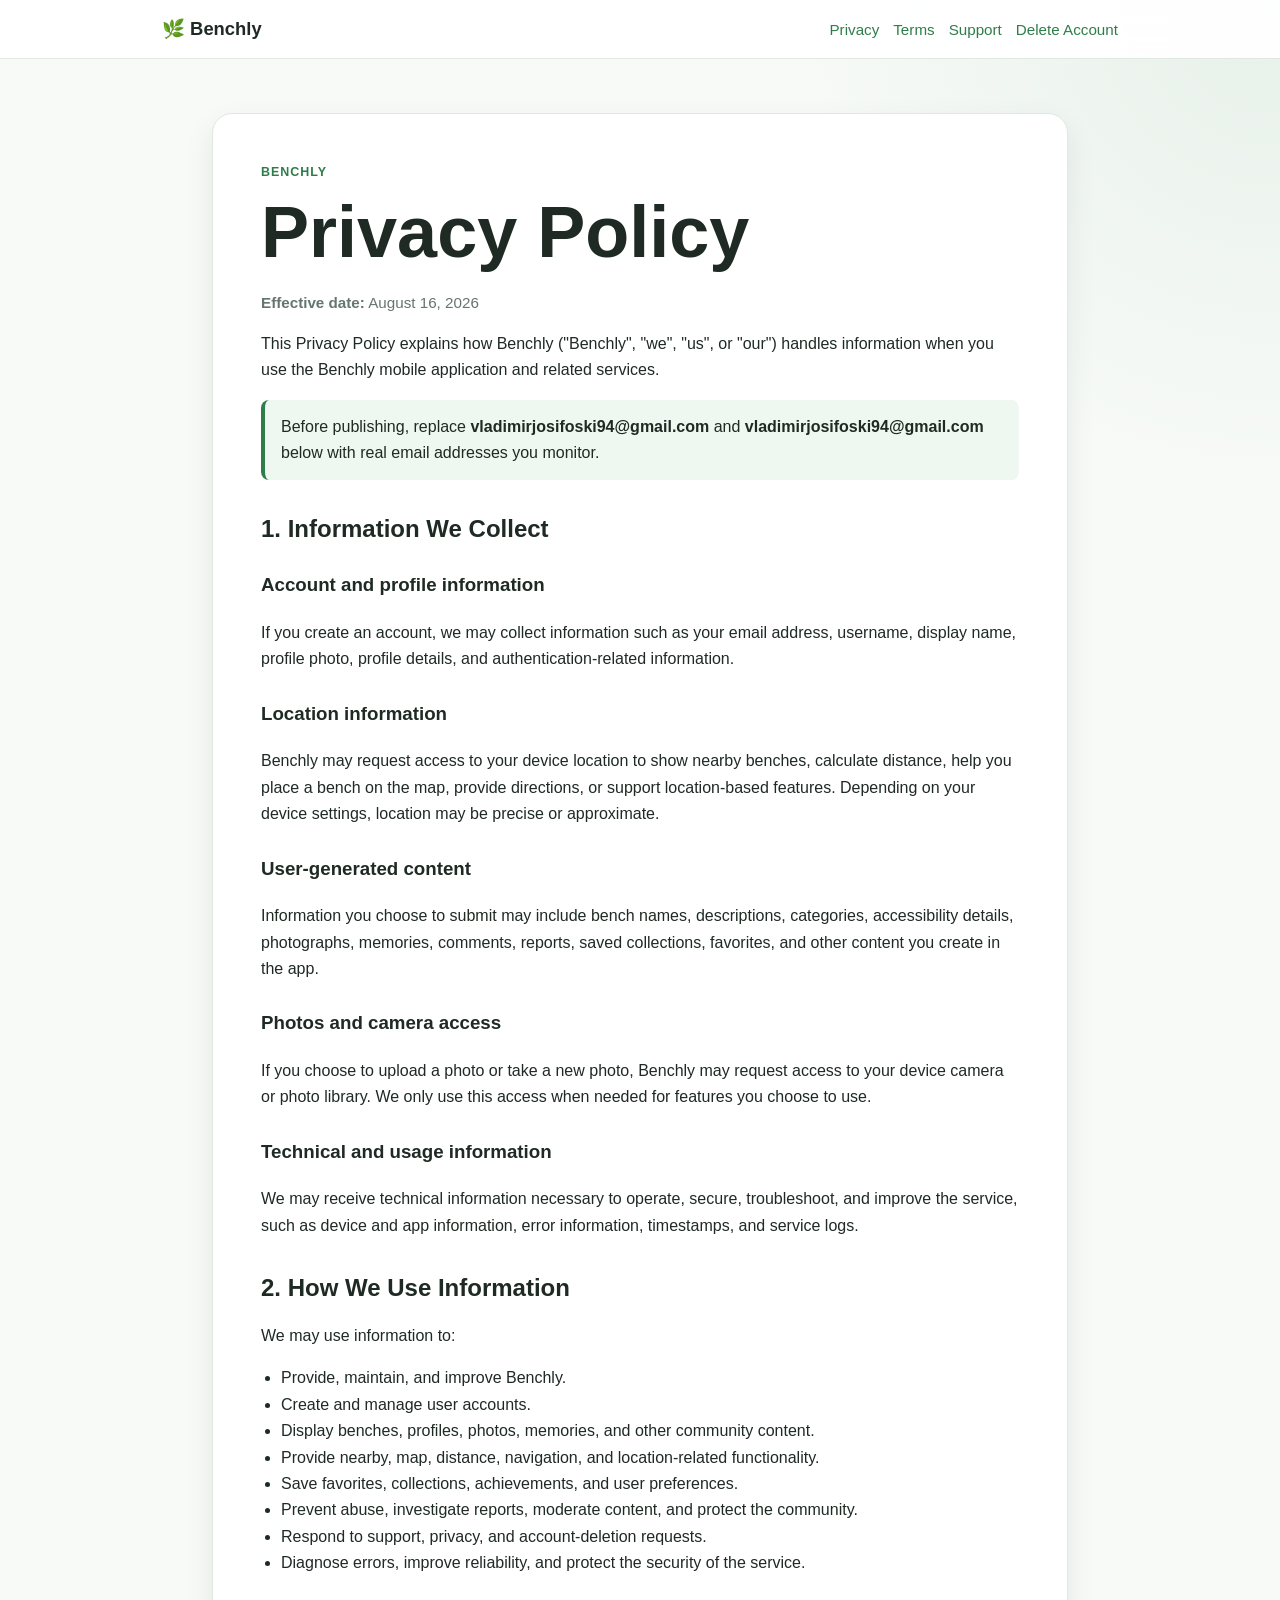
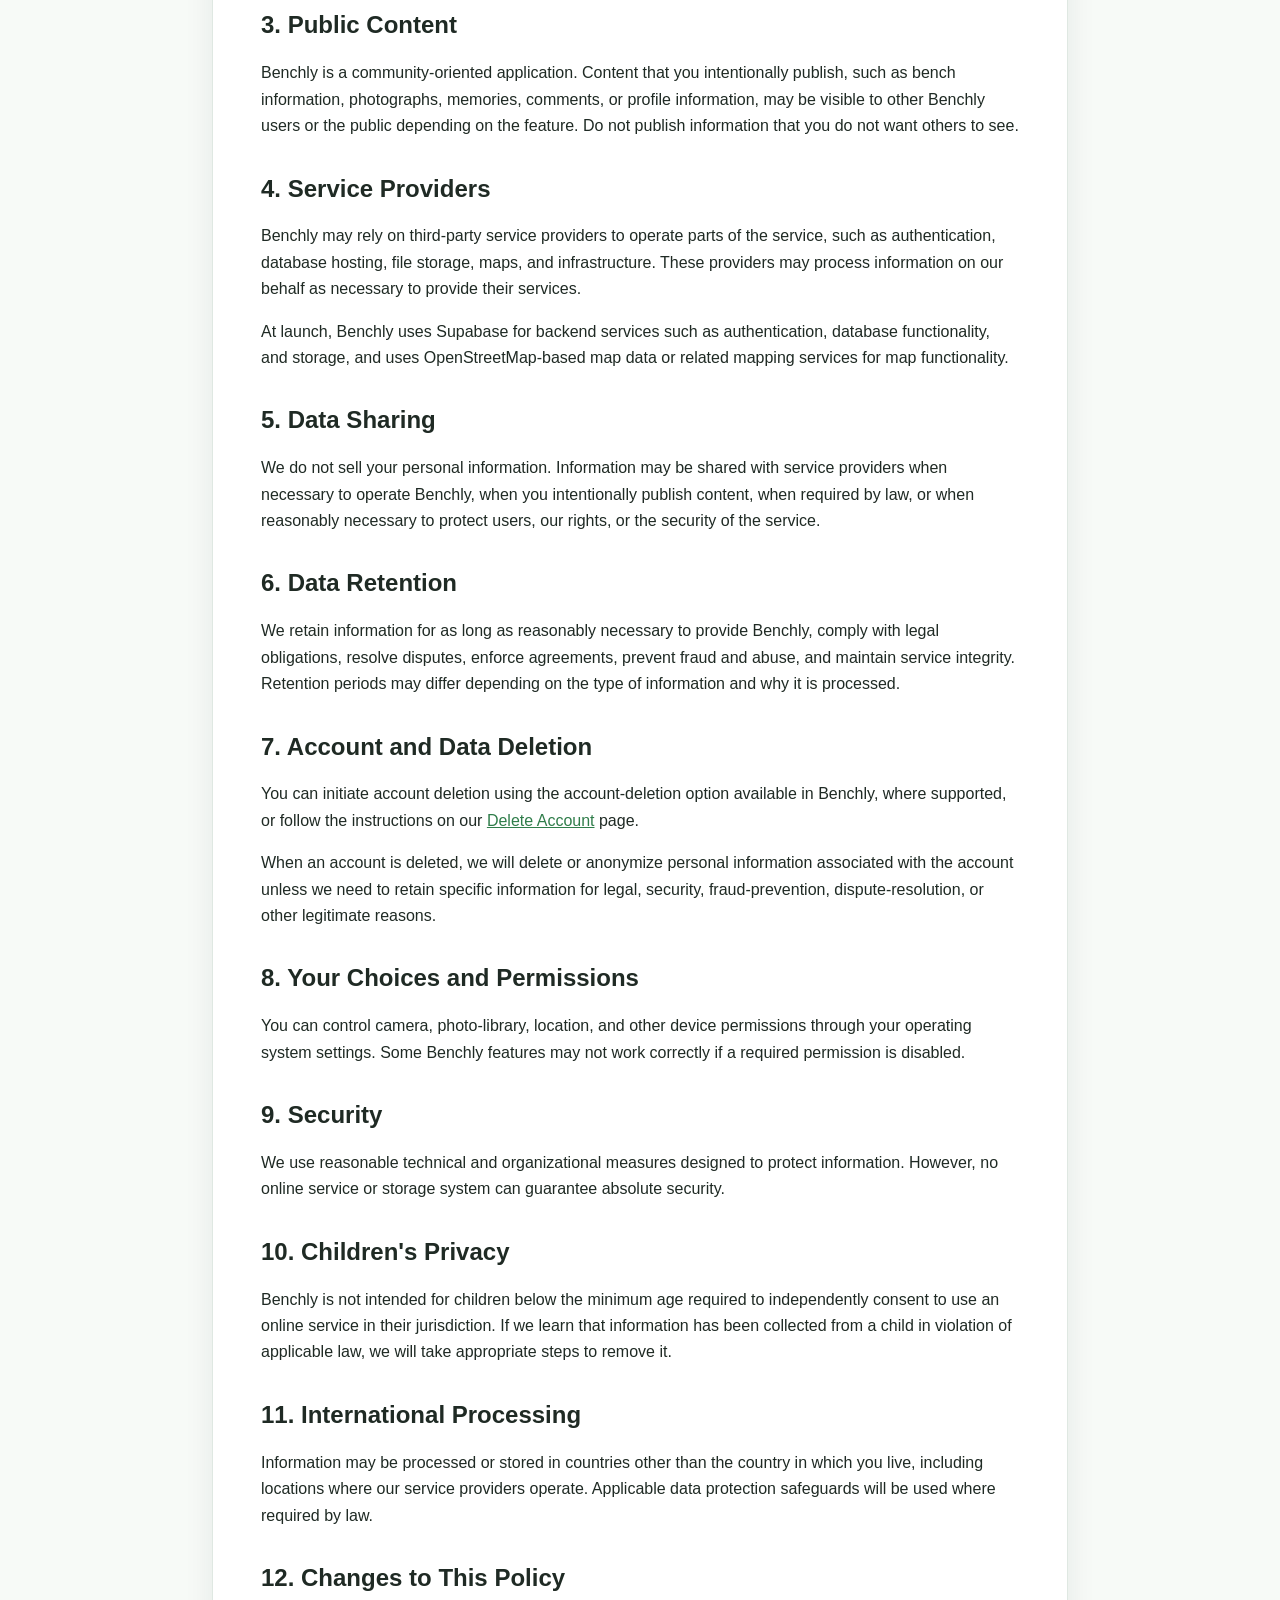
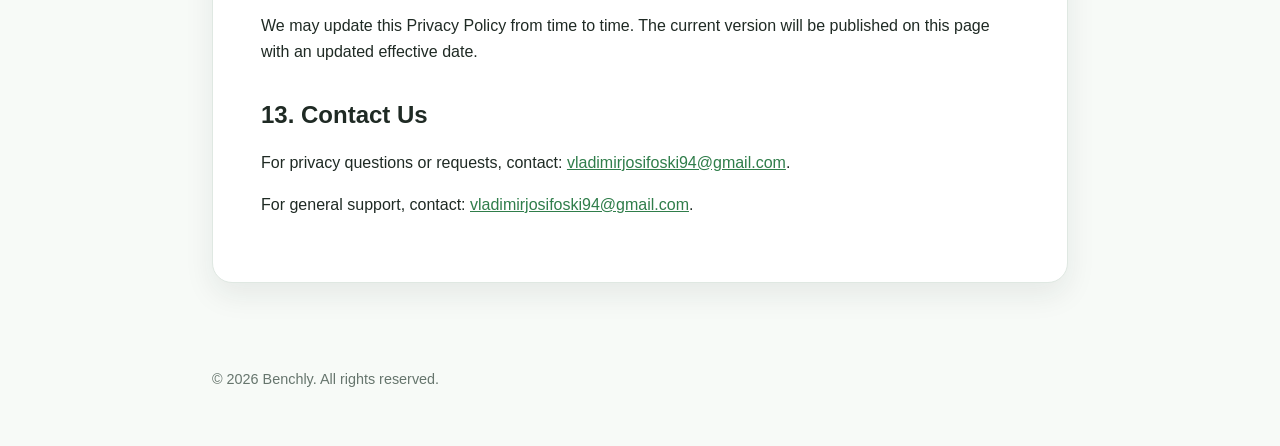
==== privacy.html @ e116a3c2 "Benchly App Legal Files" ====
<!doctype html>
<html lang="en">
  <head>
    <meta charset="utf-8" />
    <meta name="viewport" content="width=device-width, initial-scale=1" />
    <meta name="description" content="Privacy Policy for Benchly" />
    <title>Privacy Policy | Benchly</title>
    <link rel="stylesheet" href="styles.css" />
  </head>
  <body>
    <header class="site-header">
      <nav class="nav">
        <a class="brand" href="index.html">🌿 Benchly</a>
        <div class="nav-links">
          <a href="privacy.html">Privacy</a>
          <a href="terms.html">Terms</a>
          <a href="support.html">Support</a>
          <a href="delete-account.html">Delete Account</a>
        </div>
      </nav>
    </header>

    <main class="container">
      <article class="legal">
        <div class="eyebrow">Benchly</div>
        <h1>Privacy Policy</h1>
        <p class="meta"><strong>Effective date:</strong> August 16, 2026</p>

        <p>
          This Privacy Policy explains how Benchly ("Benchly", "we", "us", or
          "our") handles information when you use the Benchly mobile application
          and related services.
        </p>

        <div class="notice">
          Before publishing, replace
          <strong>vladimirjosifoski94@gmail.com</strong> and
          <strong>vladimirjosifoski94@gmail.com</strong> below with real email
          addresses you monitor.
        </div>

        <h2>1. Information We Collect</h2>

        <h3>Account and profile information</h3>
        <p>
          If you create an account, we may collect information such as your
          email address, username, display name, profile photo, profile details,
          and authentication-related information.
        </p>

        <h3>Location information</h3>
        <p>
          Benchly may request access to your device location to show nearby
          benches, calculate distance, help you place a bench on the map,
          provide directions, or support location-based features. Depending on
          your device settings, location may be precise or approximate.
        </p>

        <h3>User-generated content</h3>
        <p>
          Information you choose to submit may include bench names,
          descriptions, categories, accessibility details, photographs,
          memories, comments, reports, saved collections, favorites, and other
          content you create in the app.
        </p>

        <h3>Photos and camera access</h3>
        <p>
          If you choose to upload a photo or take a new photo, Benchly may
          request access to your device camera or photo library. We only use
          this access when needed for features you choose to use.
        </p>

        <h3>Technical and usage information</h3>
        <p>
          We may receive technical information necessary to operate, secure,
          troubleshoot, and improve the service, such as device and app
          information, error information, timestamps, and service logs.
        </p>

        <h2>2. How We Use Information</h2>
        <p>We may use information to:</p>
        <ul>
          <li>Provide, maintain, and improve Benchly.</li>
          <li>Create and manage user accounts.</li>
          <li>
            Display benches, profiles, photos, memories, and other community
            content.
          </li>
          <li>
            Provide nearby, map, distance, navigation, and location-related
            functionality.
          </li>
          <li>
            Save favorites, collections, achievements, and user preferences.
          </li>
          <li>
            Prevent abuse, investigate reports, moderate content, and protect
            the community.
          </li>
          <li>Respond to support, privacy, and account-deletion requests.</li>
          <li>
            Diagnose errors, improve reliability, and protect the security of
            the service.
          </li>
        </ul>

        <h2>3. Public Content</h2>
        <p>
          Benchly is a community-oriented application. Content that you
          intentionally publish, such as bench information, photographs,
          memories, comments, or profile information, may be visible to other
          Benchly users or the public depending on the feature. Do not publish
          information that you do not want others to see.
        </p>

        <h2>4. Service Providers</h2>
        <p>
          Benchly may rely on third-party service providers to operate parts of
          the service, such as authentication, database hosting, file storage,
          maps, and infrastructure. These providers may process information on
          our behalf as necessary to provide their services.
        </p>
        <p>
          At launch, Benchly uses Supabase for backend services such as
          authentication, database functionality, and storage, and uses
          OpenStreetMap-based map data or related mapping services for map
          functionality.
        </p>

        <h2>5. Data Sharing</h2>
        <p>
          We do not sell your personal information. Information may be shared
          with service providers when necessary to operate Benchly, when you
          intentionally publish content, when required by law, or when
          reasonably necessary to protect users, our rights, or the security of
          the service.
        </p>

        <h2>6. Data Retention</h2>
        <p>
          We retain information for as long as reasonably necessary to provide
          Benchly, comply with legal obligations, resolve disputes, enforce
          agreements, prevent fraud and abuse, and maintain service integrity.
          Retention periods may differ depending on the type of information and
          why it is processed.
        </p>

        <h2>7. Account and Data Deletion</h2>
        <p>
          You can initiate account deletion using the account-deletion option
          available in Benchly, where supported, or follow the instructions on
          our
          <a href="delete-account.html">Delete Account</a> page.
        </p>
        <p>
          When an account is deleted, we will delete or anonymize personal
          information associated with the account unless we need to retain
          specific information for legal, security, fraud-prevention,
          dispute-resolution, or other legitimate reasons.
        </p>

        <h2>8. Your Choices and Permissions</h2>
        <p>
          You can control camera, photo-library, location, and other device
          permissions through your operating system settings. Some Benchly
          features may not work correctly if a required permission is disabled.
        </p>

        <h2>9. Security</h2>
        <p>
          We use reasonable technical and organizational measures designed to
          protect information. However, no online service or storage system can
          guarantee absolute security.
        </p>

        <h2>10. Children's Privacy</h2>
        <p>
          Benchly is not intended for children below the minimum age required to
          independently consent to use an online service in their jurisdiction.
          If we learn that information has been collected from a child in
          violation of applicable law, we will take appropriate steps to remove
          it.
        </p>

        <h2>11. International Processing</h2>
        <p>
          Information may be processed or stored in countries other than the
          country in which you live, including locations where our service
          providers operate. Applicable data protection safeguards will be used
          where required by law.
        </p>

        <h2>12. Changes to This Policy</h2>
        <p>
          We may update this Privacy Policy from time to time. The current
          version will be published on this page with an updated effective date.
        </p>

        <h2>13. Contact Us</h2>
        <p>
          For privacy questions or requests, contact:
          <a href="mailto:vladimirjosifoski94@gmail.com"
            >vladimirjosifoski94@gmail.com</a
          >.
        </p>
        <p>
          For general support, contact:
          <a href="mailto:vladimirjosifoski94@gmail.com"
            >vladimirjosifoski94@gmail.com</a
          >.
        </p>
      </article>
    </main>

    <footer>
      <p>© 2026 Benchly. All rights reserved.</p>
    </footer>
  </body>
</html>
---- styles.css ----
:root {
  --bg: #f7faf7;
  --surface: #ffffff;
  --text: #1f2a24;
  --muted: #66756d;
  --brand: #2f7d4a;
  --brand-dark: #245f39;
  --border: #dfe8e2;
  --shadow: 0 12px 30px rgba(31, 42, 36, 0.08);
}

* { box-sizing: border-box; }

html { scroll-behavior: smooth; }

body {
  margin: 0;
  font-family: -apple-system, BlinkMacSystemFont, "Segoe UI", Roboto, Helvetica, Arial, sans-serif;
  color: var(--text);
  background:
    radial-gradient(circle at top right, rgba(47,125,74,.08), transparent 30rem),
    var(--bg);
  line-height: 1.65;
}

a { color: var(--brand); }
a:hover { color: var(--brand-dark); }

.site-header {
  border-bottom: 1px solid var(--border);
  background: rgba(255,255,255,.92);
  position: sticky;
  top: 0;
  z-index: 10;
  backdrop-filter: blur(12px);
}

.nav {
  max-width: 1000px;
  margin: 0 auto;
  padding: 14px 22px;
  display: flex;
  gap: 18px;
  align-items: center;
  justify-content: space-between;
}

.brand {
  font-weight: 800;
  text-decoration: none;
  color: var(--text);
  font-size: 1.15rem;
}

.nav-links {
  display: flex;
  gap: 14px;
  flex-wrap: wrap;
  justify-content: flex-end;
}

.nav-links a {
  text-decoration: none;
  font-size: .95rem;
}

.container {
  max-width: 900px;
  margin: 0 auto;
  padding: 54px 22px 70px;
}

.hero {
  padding: 40px;
  background: var(--surface);
  border: 1px solid var(--border);
  border-radius: 22px;
  box-shadow: var(--shadow);
}

.eyebrow {
  color: var(--brand);
  font-weight: 700;
  letter-spacing: .08em;
  text-transform: uppercase;
  font-size: .78rem;
}

h1 {
  line-height: 1.15;
  font-size: clamp(2.2rem, 6vw, 4.5rem);
  margin: 8px 0 16px;
}

h2 {
  margin-top: 34px;
  line-height: 1.25;
}

h3 { margin-top: 26px; }

.lead {
  font-size: 1.15rem;
  color: var(--muted);
  max-width: 720px;
}

.card-grid {
  margin-top: 26px;
  display: grid;
  grid-template-columns: repeat(auto-fit, minmax(220px, 1fr));
  gap: 16px;
}

.card {
  display: block;
  padding: 22px;
  background: var(--surface);
  border: 1px solid var(--border);
  border-radius: 16px;
  text-decoration: none;
  color: var(--text);
  box-shadow: 0 5px 18px rgba(31,42,36,.04);
}

.card strong {
  display: block;
  margin-bottom: 4px;
}

.card span {
  color: var(--muted);
  font-size: .95rem;
}

.legal {
  background: var(--surface);
  border: 1px solid var(--border);
  border-radius: 20px;
  padding: clamp(24px, 5vw, 48px);
  box-shadow: var(--shadow);
}

.notice {
  padding: 14px 16px;
  border-left: 4px solid var(--brand);
  background: #eef7f0;
  border-radius: 8px;
}

.meta {
  color: var(--muted);
  font-size: .95rem;
}

code.inline {
  background: #eef2ef;
  padding: 2px 6px;
  border-radius: 6px;
}

.button {
  display: inline-block;
  margin-top: 12px;
  padding: 11px 16px;
  border-radius: 10px;
  color: white;
  background: var(--brand);
  text-decoration: none;
  font-weight: 700;
}

.button:hover {
  background: var(--brand-dark);
  color: white;
}

footer {
  max-width: 900px;
  margin: 0 auto;
  padding: 0 22px 40px;
  color: var(--muted);
  font-size: .9rem;
}

ul, ol { padding-left: 1.25rem; }

@media (max-width: 650px) {
  .nav {
    align-items: flex-start;
    flex-direction: column;
  }
  .nav-links {
    justify-content: flex-start;
  }
  .hero { padding: 28px; }
}
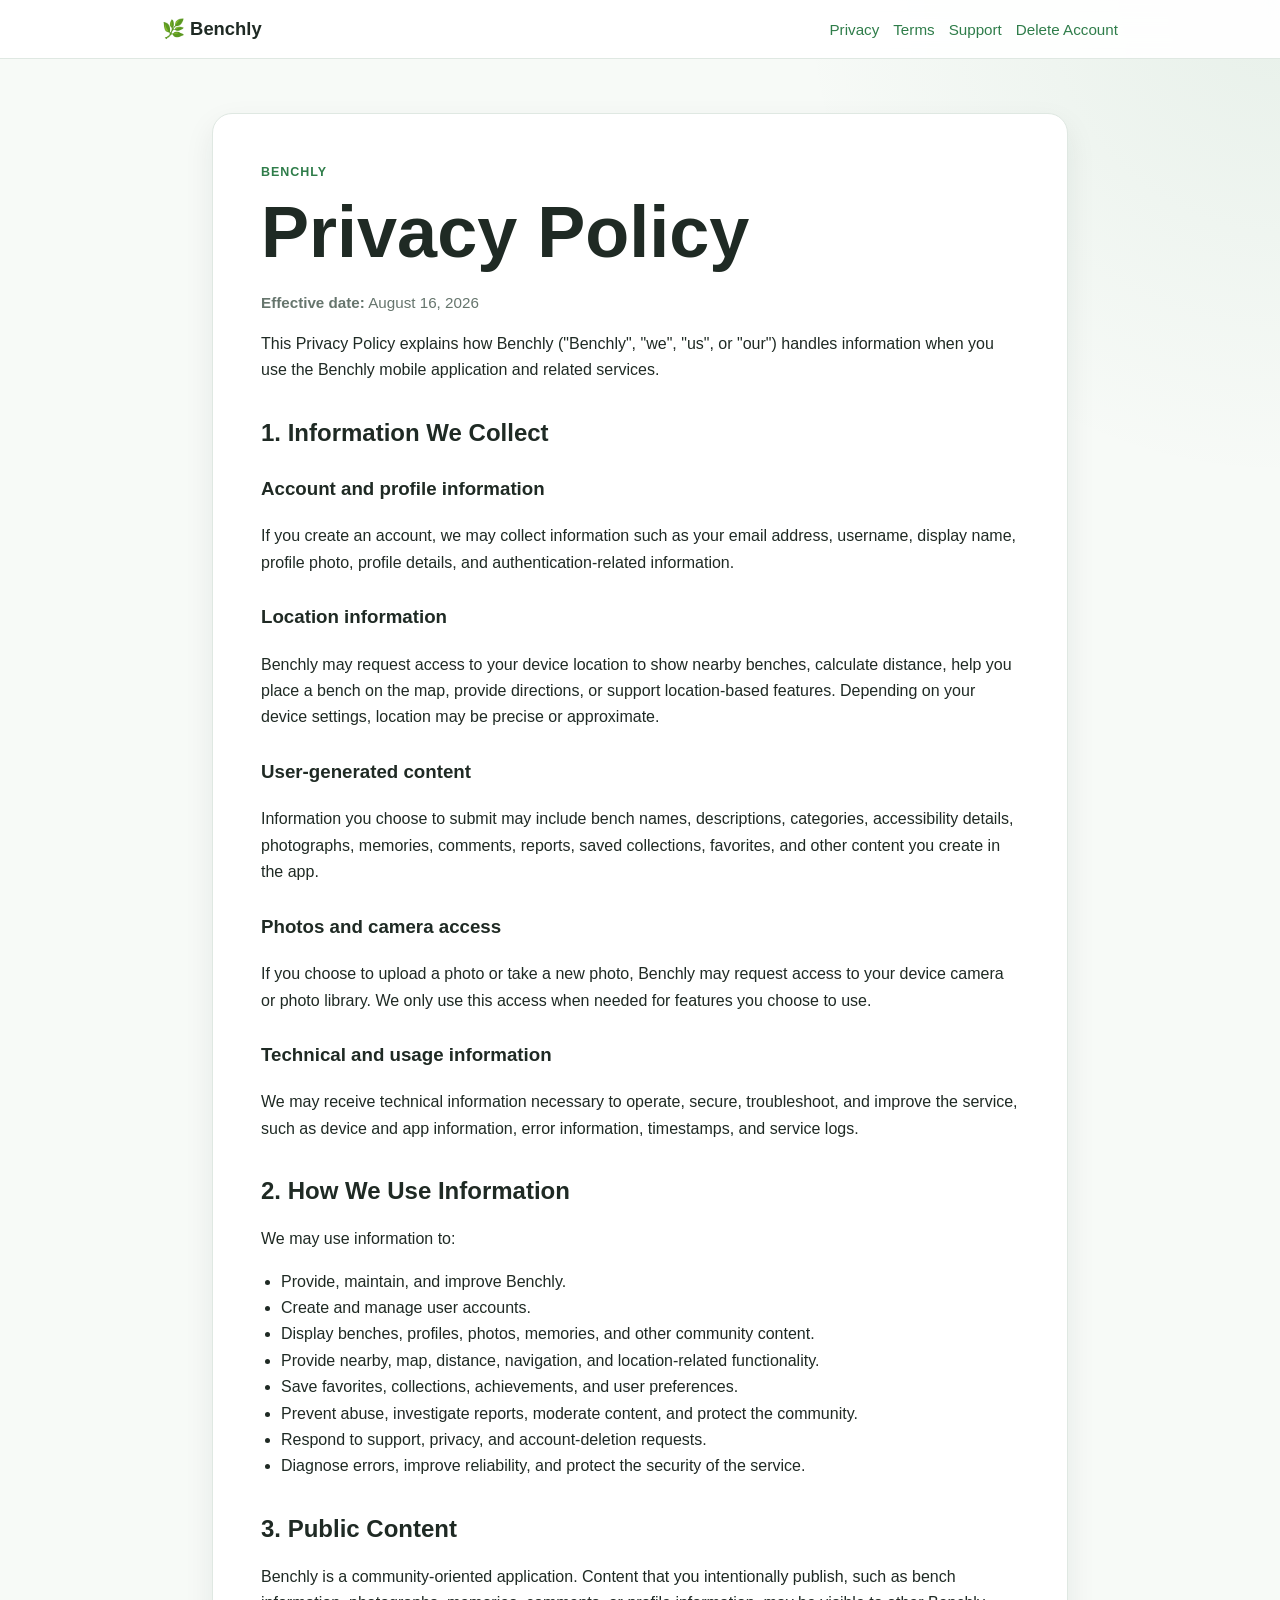
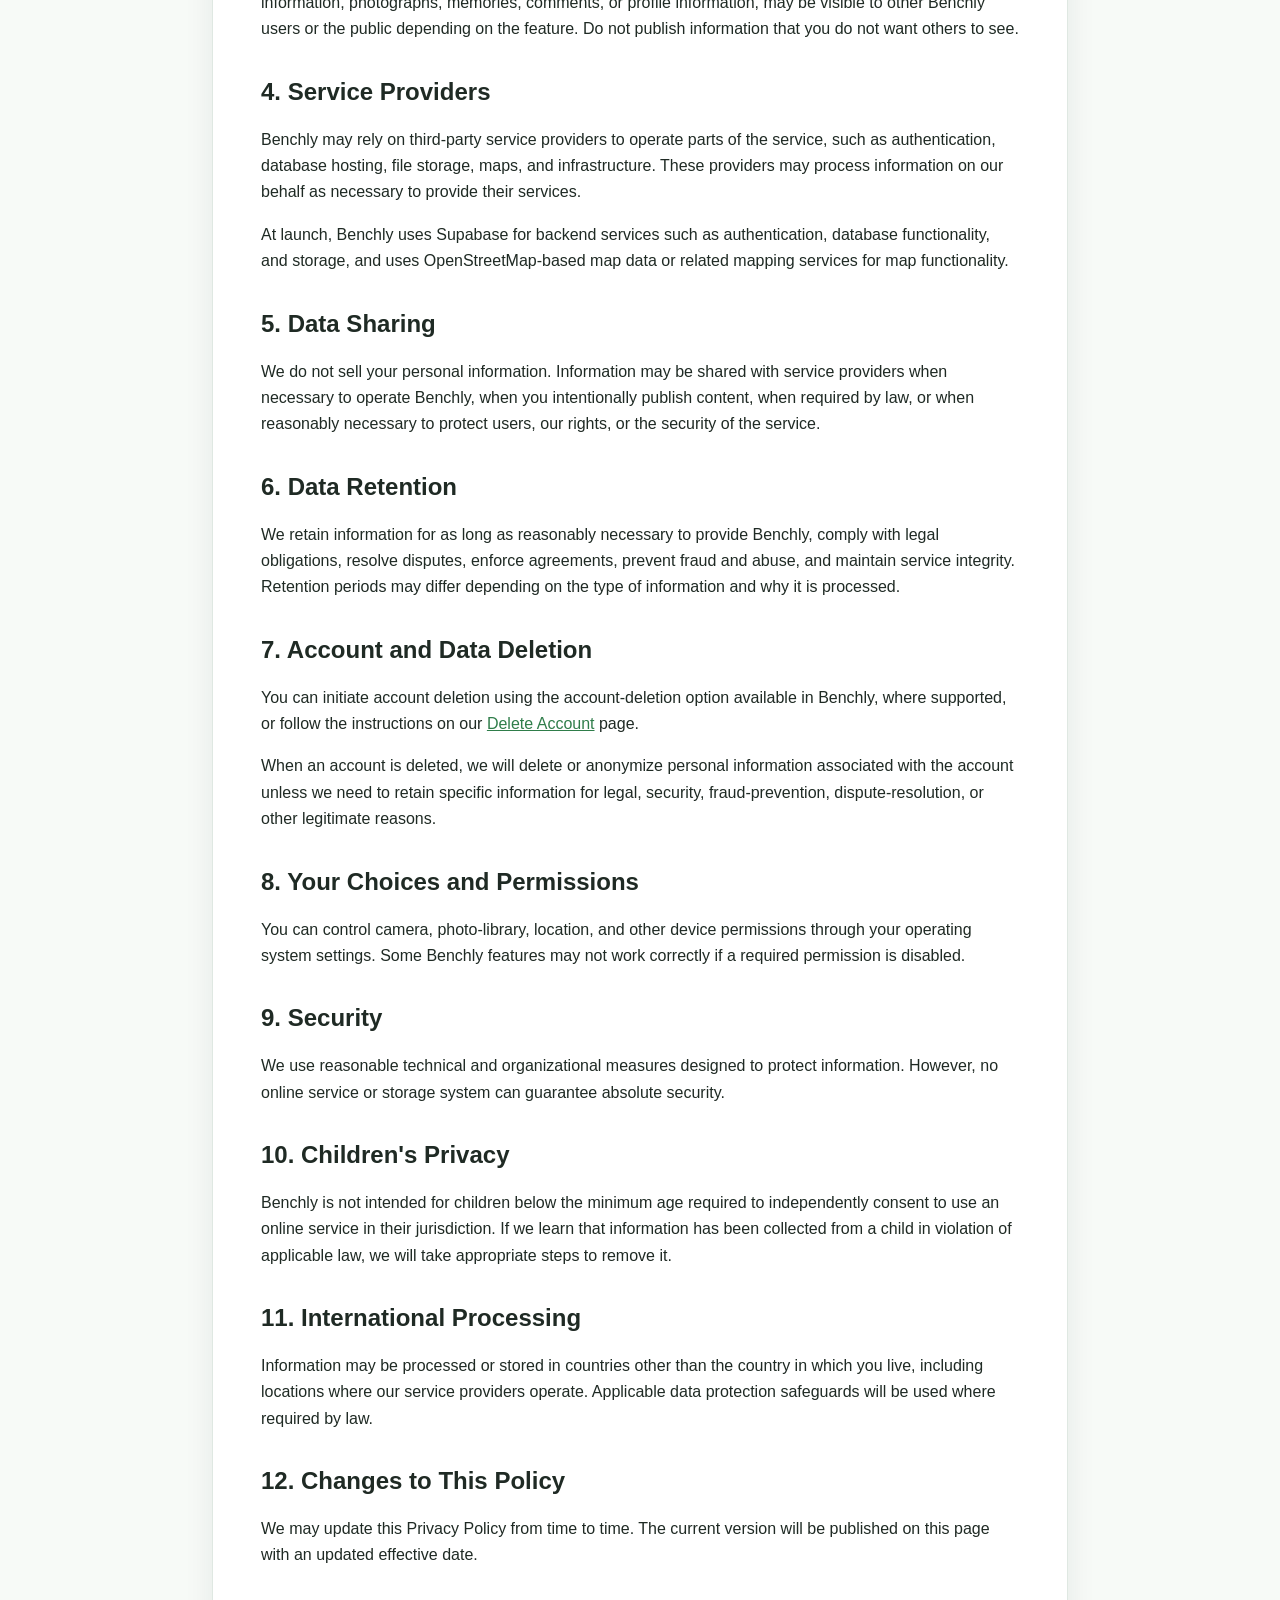
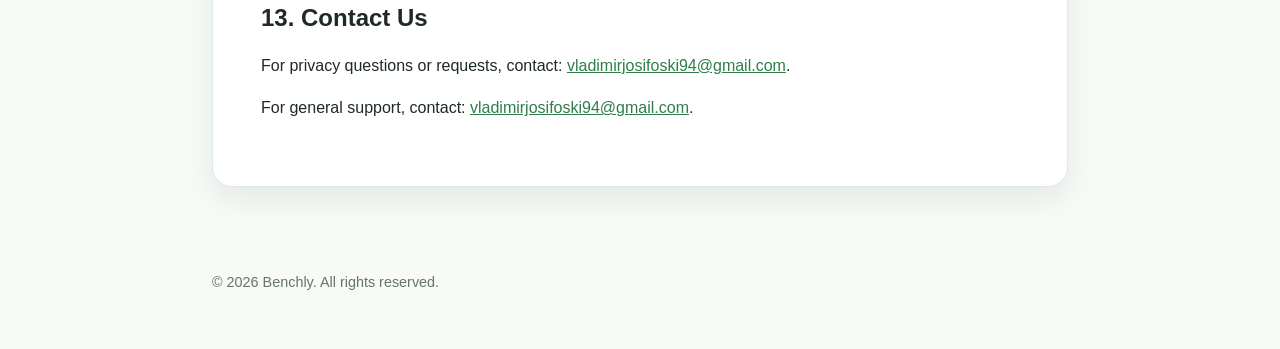
==== commit b8c8fe13: "Update privacy.html" ====
--- a/privacy.html
+++ b/privacy.html
@@ -32,13 +32,6 @@
           and related services.
         </p>
 
-        <div class="notice">
-          Before publishing, replace
-          <strong>vladimirjosifoski94@gmail.com</strong> and
-          <strong>vladimirjosifoski94@gmail.com</strong> below with real email
-          addresses you monitor.
-        </div>
-
         <h2>1. Information We Collect</h2>
 
         <h3>Account and profile information</h3>
